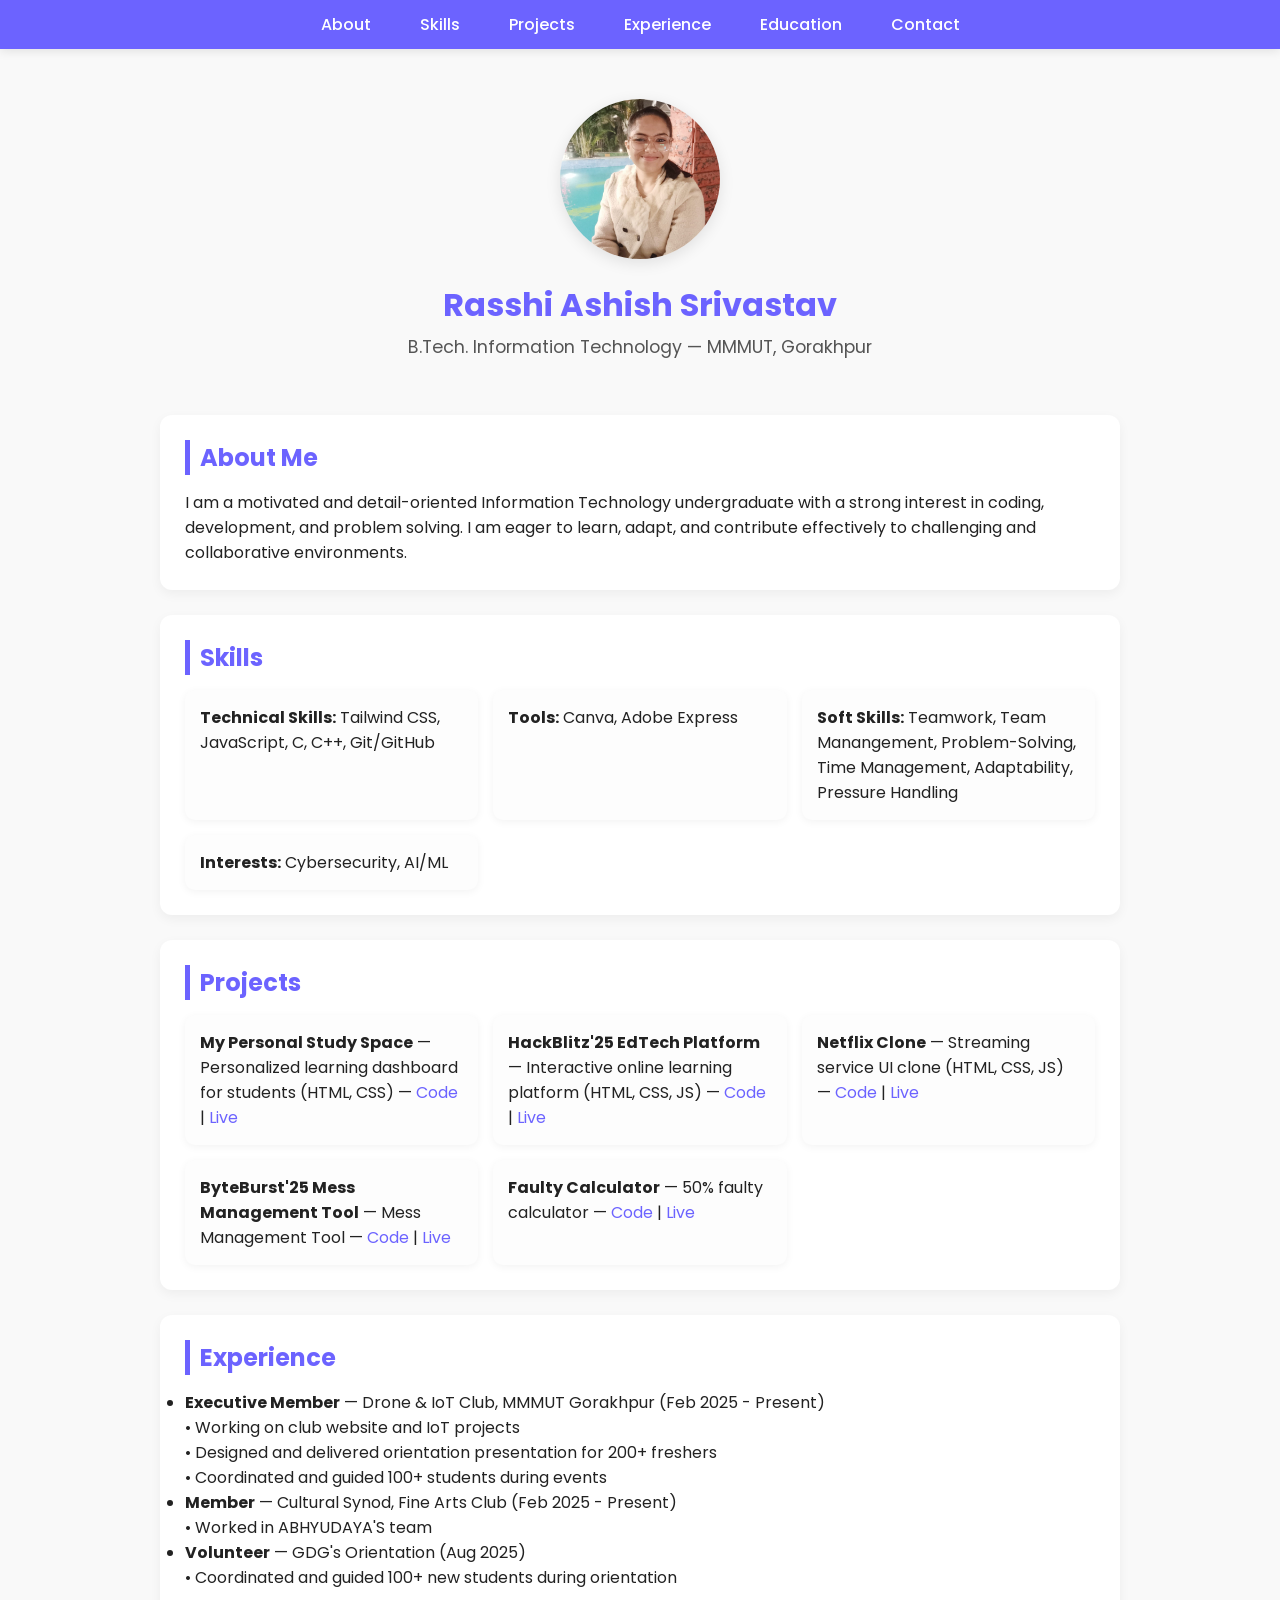
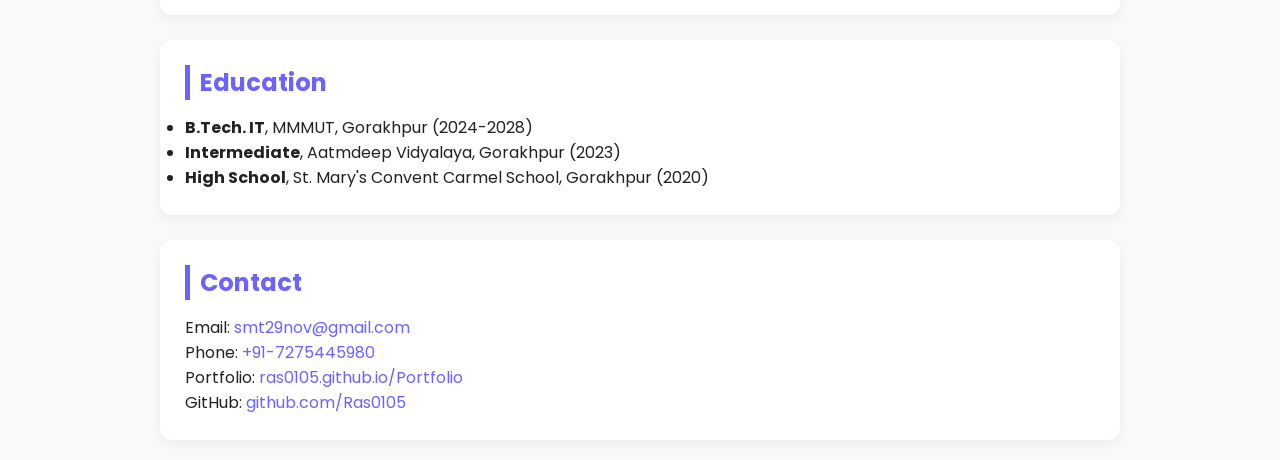
==== portf.html @ fa0e5575 "Add files via upload" ====
<!doctype html>
<html lang="en">
<head>
  <meta charset="utf-8" />
  <meta name="viewport" content="width=device-width, initial-scale=1" />
  <title>Rasshi Ashish Srivastav — Portfolio</title>
  <link href="https://fonts.googleapis.com/css2?family=Poppins:wght@300;400;600;700&display=swap" rel="stylesheet">
  <link rel="stylesheet" href="portf.css">
</head>
<body>
  <nav>
    <ul>
      <li><a href="#about">About</a></li>
      <li><a href="#skills">Skills</a></li>
      <li><a href="#projects">Projects</a></li>
      <li><a href="#experience">Experience</a></li>
      <li><a href="#education">Education</a></li>
      <li><a href="#contact">Contact</a></li>
    </ul>
  </nav>

  <div class="container">
    <header>
      <img src="rasshi2.jpg" alt="Rasshi Ashish Srivastav">
      <h1>Rasshi Ashish Srivastav</h1>
      <p class="subtitle">B.Tech. Information Technology — MMMUT, Gorakhpur</p>
    </header>

    <section id="about">
      <h2>About Me</h2>
      <p>I am a motivated and detail-oriented Information Technology undergraduate with a strong interest in coding, development, and problem solving. I am eager to learn, adapt, and contribute effectively to challenging and collaborative environments.</p>
    </section>

    <section id="skills">
      <h2>Skills</h2>
      <div class="card-grid">
        <div class="card"><strong>Technical Skills:</strong> Tailwind CSS, JavaScript, C, C++, Git/GitHub</div>
        <div class="card"><strong>Tools:</strong> Canva, Adobe Express</div>
        <div class="card"><strong>Soft Skills:</strong> Teamwork, Team Manangement, Problem-Solving, Time Management, Adaptability, Pressure Handling</div>
        <div class="card"><strong>Interests:</strong> Cybersecurity, AI/ML</div>
      </div>
    </section>

    <section id="projects">
      <h2>Projects</h2>
      <div class="card-grid">
        <div class="card"><strong>My Personal Study Space</strong> — Personalized learning dashboard for students (HTML, CSS) — <a href="https://github.com/Ras0105/project" target="_blank">Code</a> | <a href="https://ras0105.github.io/project/project.html" target="_blank">Live</a></div>
        <div class="card"><strong>HackBlitz'25 EdTech Platform</strong> — Interactive online learning platform (HTML, CSS, JS) — <a href="https://github.com/Ras0105/hackblitz" target="_blank">Code</a> | <a href="https://ras0105.github.io/hackblitz/home.html" target="_blank">Live</a></div>
        <div class="card"><strong>Netflix Clone</strong> — Streaming service UI clone (HTML, CSS, JS) — <a href="https://github.com/Ras0105/Netflix-Clone" target="_blank">Code</a> | <a href="https://ras0105.github.io/Netflix-Clone/netflix.html" target="_blank">Live</a></div>
        <div class="card"><strong>ByteBurst'25 Mess Management Tool</strong> — Mess Management Tool — <a href="https://github.com/Ras0105/ByteBurst-25" target="_blank">Code</a> | <a href="https://ras0105.github.io/ByteBurst-25/mess.html" target="_blank">Live</a></div>
        <div class="card"><strong>Faulty Calculator</strong> — 50% faulty calculator — <a href="https://github.com/Ras0105/FaultyCal" target="_blank">Code</a> | <a href="https://ras0105.github.io/FaultyCal/FaultyCal.html" target="_blank">Live</a></div>
      </div>
    </section>

    <section id="experience">
      <h2>Experience</h2>
      <ul>
        <li><strong>Executive Member</strong> — Drone & IoT Club, MMMUT Gorakhpur (Feb 2025 - Present)<br>
        • Working on club website and IoT projects<br>
        • Designed and delivered orientation presentation for 200+ freshers<br>
        • Coordinated and guided 100+ students during events</li>
        <li><strong>Member</strong> — Cultural Synod, Fine Arts Club (Feb 2025 - Present)<br>
        • Worked in ABHYUDAYA'S team</li>
        <li><strong>Volunteer</strong> — GDG's Orientation (Aug 2025)<br>
        • Coordinated and guided 100+ new students during orientation</li>
      </ul>
    </section>

    <section id="education">
      <h2>Education</h2>
      <ul>
        <li><strong>B.Tech. IT</strong>, MMMUT, Gorakhpur (2024-2028)</li>
        <li><strong>Intermediate</strong>, Aatmdeep Vidyalaya, Gorakhpur (2023)</li>
        <li><strong>High School</strong>, St. Mary's Convent Carmel School, Gorakhpur (2020)</li>
      </ul>
    </section>

    <section id="contact">
      <h2>Contact</h2>
      <p>Email: <a href="mailto:smt29nov@gmail.com">smt29nov@gmail.com</a></p>
      <p>Phone: <a href="tel:+917275445980">+91-7275445980</a></p>
      <p>Portfolio: <a href="https://ras0105.github.io/Portfolio/portf.html" target="_blank">ras0105.github.io/Portfolio</a></p>
      <p>GitHub: <a href="https://github.com/Ras0105" target="_blank">github.com/Ras0105</a></p>
    </section>
  </div>
<script>
  
  const sections = document.querySelectorAll('section');//select all the sections, nodelist/array elements ki tarah list deta hais ections ki

  function revealOnScroll() {
    const trigger = window.innerHeight * 0.85;//85% of vh deta hai
//when a section’s top crosses above this line, it will be revealed.
    sections.forEach(section => {//sections ke andar ke saare elements ko visit karta hai
      if (section.getBoundingClientRect().top < trigger) {
        section.classList.add('visible');
      }
      //section.getBoundingClientRect().top is the Distance from the top of the viewport to the top of the section.
      //If this value is less than the trigger line, it means the section has moved far enough into view to be revealed.
    });
  }

  /*top se 85% of vh ek line hai, agar use cross karega to visible hoga,
  i.e. agar section ke top ki height top se 85% wali height se choti hai tab
  that means usne cross kar liya hai to use iss condition ko check karke visible bana denge*/

  window.addEventListener('scroll', revealOnScroll);
  revealOnScroll(); // run once on load
</script>

</body>
</html>

<!--getBoundingClientRect() JavaScript ka built-in DOM method hai jo tumhe kisi element ka size aur uski position deta hai viewport ke respect me.-->
---- portf.css ----
/* General Styles */
    * { margin: 0; padding: 0; box-sizing: border-box; }
    body {
      font-family: 'Poppins', sans-serif;
      background: #f9f9f9;
      color: #222;
      scroll-behavior: smooth;
    }

    /* Navbar */
    nav {
      background: #6C63FF;
      padding: 12px 0;
      position: sticky;
      top: 0;
      z-index: 1000;
      box-shadow: 0 2px 10px rgba(0,0,0,0.1);
    }
    nav ul {
      list-style: none;
      display: flex;
      justify-content: center;
      gap: 25px;
    }
    nav a {
      color: white;
      text-decoration: none;
      font-weight: 500;
      padding: 6px 12px;
      border-radius: 6px;
      transition: background 0.3s ease;
    }
    nav a:hover {
      background: rgba(255,255,255,0.2);
    }

    /* Container */
    .container {
      max-width: 1000px;
      margin: auto;
      padding: 20px;
    }

    /* Header */
    header {
      text-align: center;
      padding: 30px 0;
    }
    header img {
      width: 160px;
      height: 160px;
      border-radius: 50%;
      object-fit: cover;
      box-shadow: 0 4px 15px rgba(0,0,0,0.1);
    }
    h1 {
      margin: 15px 0 5px;
      color: #6C63FF;
      font-size: 2rem;
    }
    p.subtitle {
      color: #555;
      font-size: 1.1rem;
    }

    /* Section */
    section {
      background: #fff;
      margin-top: 25px;
      padding: 25px;
      border-radius: 12px;
      box-shadow: 0 4px 12px rgba(0,0,0,0.05);
      opacity: 0;
      transform: translateY(20px);
      transition: opacity 0.6s ease, transform 0.6s ease;
    }
    section.visible {
      opacity: 1;
      transform: translateY(0);
    }
    h2 {
      color: #6C63FF;
      margin-bottom: 15px;
      border-left: 5px solid #6C63FF;
      padding-left: 10px;
    }

    /* Skills & Projects Cards */
    .card-grid {
      display: grid;
      grid-template-columns: repeat(auto-fit, minmax(240px, 1fr));
      gap: 15px;
    }
    .card {
      background: #fdfdfd;
      padding: 15px;
      border-radius: 10px;
      box-shadow: 0 2px 8px rgba(0,0,0,0.05);
      transition: transform 0.3s ease;
    }
    .card:hover {
      transform: translateY(-5px);
    }

    /* Links */
    a {
      color: #6C63FF;
      text-decoration: none;
    }
    a:hover {
      text-decoration: underline;
    }
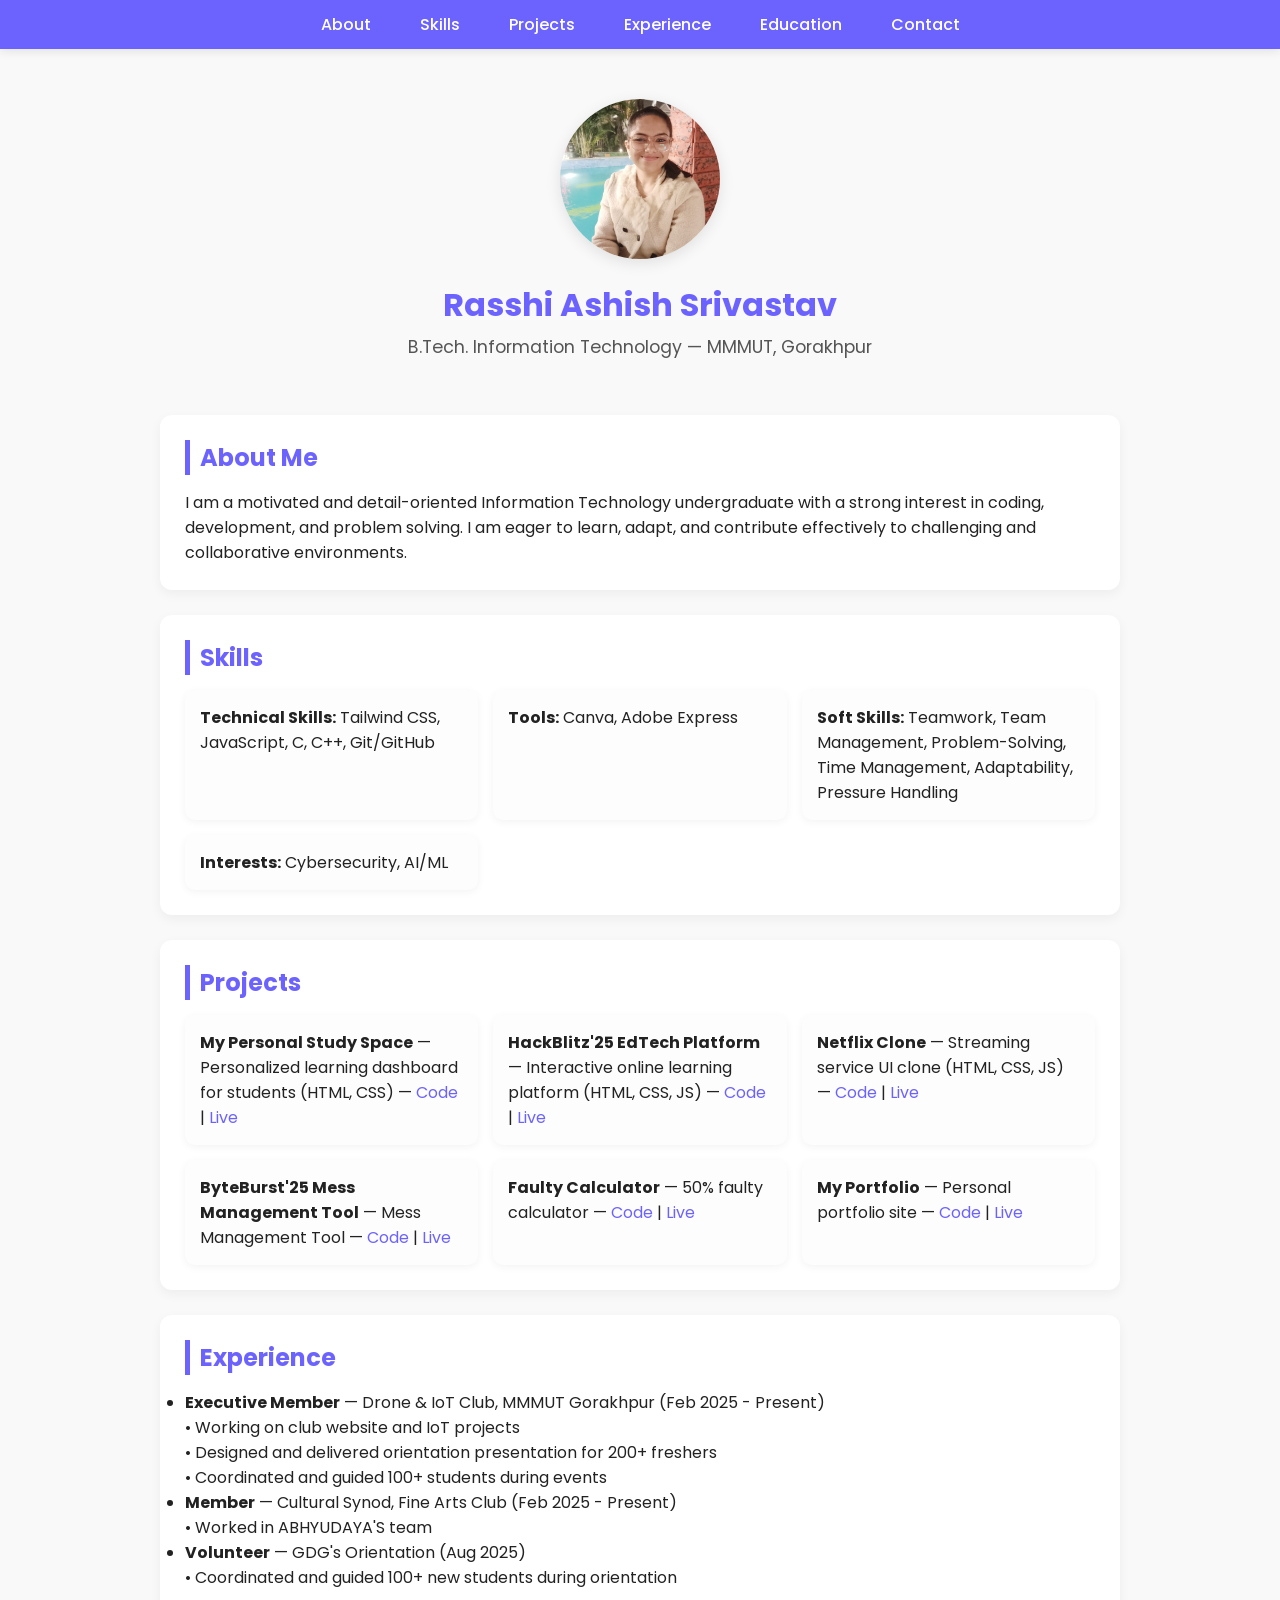
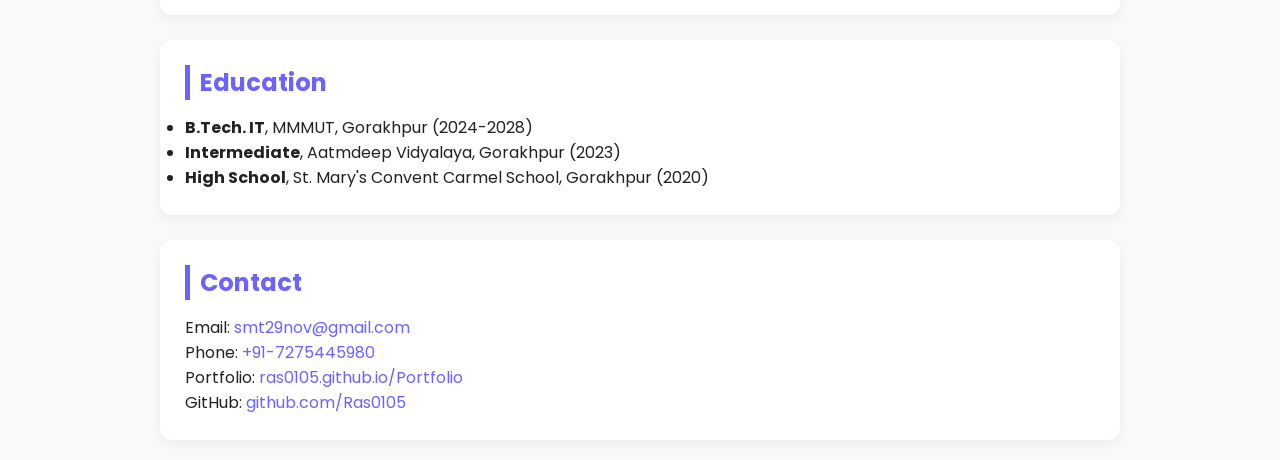
==== commit ead3df91: "final commit finalllyy" ====
--- a/portf.html
+++ b/portf.html
@@ -36,7 +36,7 @@
       <div class="card-grid">
         <div class="card"><strong>Technical Skills:</strong> Tailwind CSS, JavaScript, C, C++, Git/GitHub</div>
         <div class="card"><strong>Tools:</strong> Canva, Adobe Express</div>
-        <div class="card"><strong>Soft Skills:</strong> Teamwork, Team Manangement, Problem-Solving, Time Management, Adaptability, Pressure Handling</div>
+        <div class="card"><strong>Soft Skills:</strong> Teamwork, Team Management, Problem-Solving, Time Management, Adaptability, Pressure Handling</div>
         <div class="card"><strong>Interests:</strong> Cybersecurity, AI/ML</div>
       </div>
     </section>
@@ -49,6 +49,7 @@
         <div class="card"><strong>Netflix Clone</strong> — Streaming service UI clone (HTML, CSS, JS) — <a href="https://github.com/Ras0105/Netflix-Clone" target="_blank">Code</a> | <a href="https://ras0105.github.io/Netflix-Clone/netflix.html" target="_blank">Live</a></div>
         <div class="card"><strong>ByteBurst'25 Mess Management Tool</strong> — Mess Management Tool — <a href="https://github.com/Ras0105/ByteBurst-25" target="_blank">Code</a> | <a href="https://ras0105.github.io/ByteBurst-25/mess.html" target="_blank">Live</a></div>
         <div class="card"><strong>Faulty Calculator</strong> — 50% faulty calculator — <a href="https://github.com/Ras0105/FaultyCal" target="_blank">Code</a> | <a href="https://ras0105.github.io/FaultyCal/FaultyCal.html" target="_blank">Live</a></div>
+        <div class="card"><strong>My Portfolio</strong> — Personal portfolio site — <a href="https://github.com/Ras0105/Portfolio" target="_blank">Code</a> | <a href="https://ras0105.github.io/Portfolio/port.html" target="_blank">Live</a></div>
       </div>
     </section>
 
@@ -79,35 +80,23 @@
       <h2>Contact</h2>
       <p>Email: <a href="mailto:smt29nov@gmail.com">smt29nov@gmail.com</a></p>
       <p>Phone: <a href="tel:+917275445980">+91-7275445980</a></p>
-      <p>Portfolio: <a href="https://ras0105.github.io/Portfolio/portf.html" target="_blank">ras0105.github.io/Portfolio</a></p>
+      <p>Portfolio: <a href="https://ras0105.github.io/Portfolio/port.html" target="_blank">ras0105.github.io/Portfolio</a></p>
       <p>GitHub: <a href="https://github.com/Ras0105" target="_blank">github.com/Ras0105</a></p>
     </section>
   </div>
-<script>
-  
-  const sections = document.querySelectorAll('section');//select all the sections, nodelist/array elements ki tarah list deta hais ections ki
 
-  function revealOnScroll() {
-    const trigger = window.innerHeight * 0.85;//85% of vh deta hai
-//when a section’s top crosses above this line, it will be revealed.
-    sections.forEach(section => {//sections ke andar ke saare elements ko visit karta hai
-      if (section.getBoundingClientRect().top < trigger) {
-        section.classList.add('visible');
-      }
-      //section.getBoundingClientRect().top is the Distance from the top of the viewport to the top of the section.
-      //If this value is less than the trigger line, it means the section has moved far enough into view to be revealed.
-    });
-  }
-
-  /*top se 85% of vh ek line hai, agar use cross karega to visible hoga,
-  i.e. agar section ke top ki height top se 85% wali height se choti hai tab
-  that means usne cross kar liya hai to use iss condition ko check karke visible bana denge*/
-
-  window.addEventListener('scroll', revealOnScroll);
-  revealOnScroll(); // run once on load
-</script>
-
+  <script>
+    const sections = document.querySelectorAll('section');
+    function revealOnScroll() {
+      const trigger = window.innerHeight * 0.85;
+      sections.forEach(section => {
+        if (section.getBoundingClientRect().top < trigger) {
+          section.classList.add('visible');
+        }
+      });
+    }
+    window.addEventListener('scroll', revealOnScroll);
+    revealOnScroll();
+  </script>
 </body>
 </html>
-
-<!--getBoundingClientRect() JavaScript ka built-in DOM method hai jo tumhe kisi element ka size aur uski position deta hai viewport ke respect me.-->
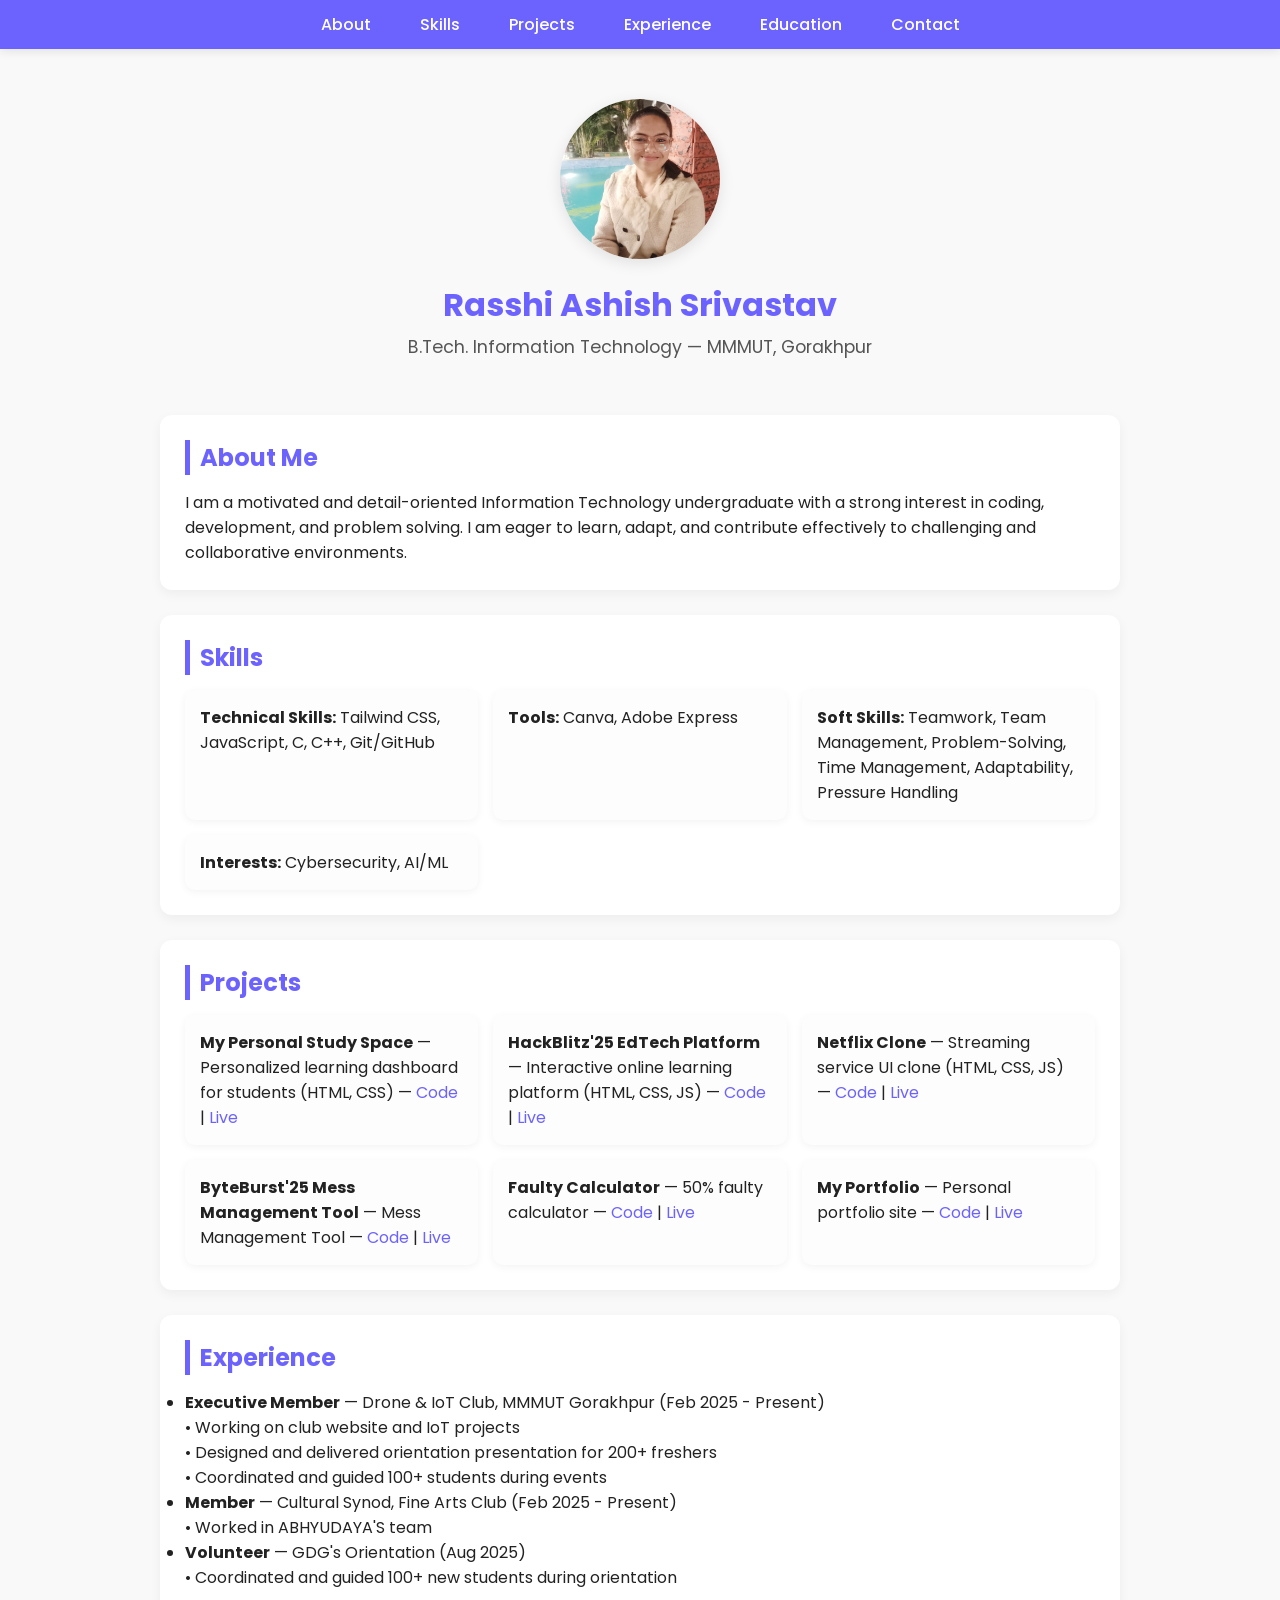
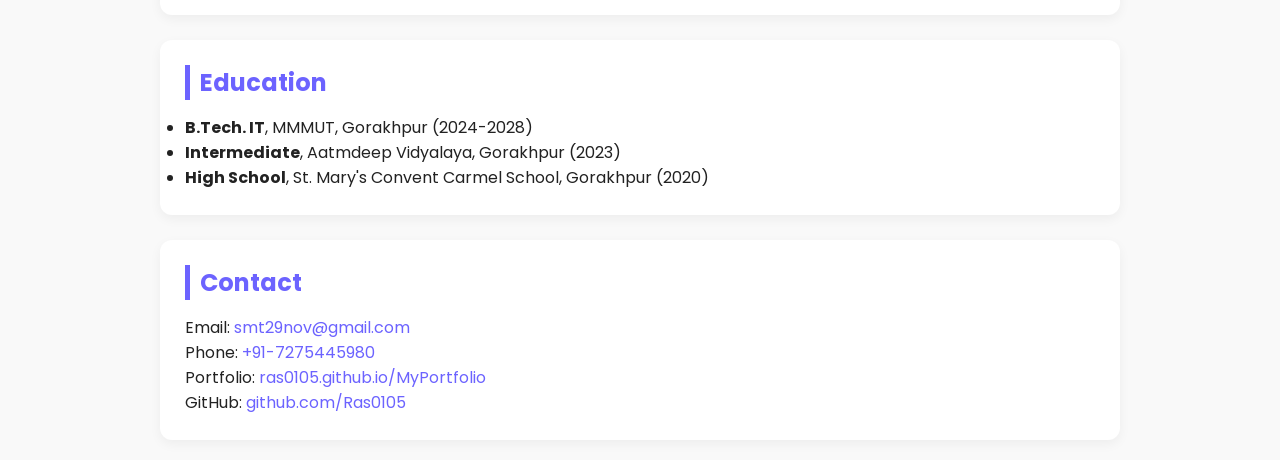
==== commit 349c07ee: "Update portf.html" ====
--- a/portf.html
+++ b/portf.html
@@ -49,7 +49,7 @@
         <div class="card"><strong>Netflix Clone</strong> — Streaming service UI clone (HTML, CSS, JS) — <a href="https://github.com/Ras0105/Netflix-Clone" target="_blank">Code</a> | <a href="https://ras0105.github.io/Netflix-Clone/netflix.html" target="_blank">Live</a></div>
         <div class="card"><strong>ByteBurst'25 Mess Management Tool</strong> — Mess Management Tool — <a href="https://github.com/Ras0105/ByteBurst-25" target="_blank">Code</a> | <a href="https://ras0105.github.io/ByteBurst-25/mess.html" target="_blank">Live</a></div>
         <div class="card"><strong>Faulty Calculator</strong> — 50% faulty calculator — <a href="https://github.com/Ras0105/FaultyCal" target="_blank">Code</a> | <a href="https://ras0105.github.io/FaultyCal/FaultyCal.html" target="_blank">Live</a></div>
-        <div class="card"><strong>My Portfolio</strong> — Personal portfolio site — <a href="https://github.com/Ras0105/Portfolio" target="_blank">Code</a> | <a href="https://ras0105.github.io/Portfolio/port.html" target="_blank">Live</a></div>
+        <div class="card"><strong>My Portfolio</strong> — Personal portfolio site — <a href="https://github.com/Ras0105/MyPortfolio" target="_blank">Code</a> | <a href="https://ras0105.github.io/MyPortfolio/portf.html" target="_blank">Live</a></div>
       </div>
     </section>
 
@@ -80,7 +80,7 @@
       <h2>Contact</h2>
       <p>Email: <a href="mailto:smt29nov@gmail.com">smt29nov@gmail.com</a></p>
       <p>Phone: <a href="tel:+917275445980">+91-7275445980</a></p>
-      <p>Portfolio: <a href="https://ras0105.github.io/Portfolio/port.html" target="_blank">ras0105.github.io/Portfolio</a></p>
+      <p>Portfolio: <a href="https://ras0105.github.io/MyPortfolio/portf.html" target="_blank">ras0105.github.io/MyPortfolio</a></p>
       <p>GitHub: <a href="https://github.com/Ras0105" target="_blank">github.com/Ras0105</a></p>
     </section>
   </div>
@@ -100,3 +100,4 @@
   </script>
 </body>
 </html>
+
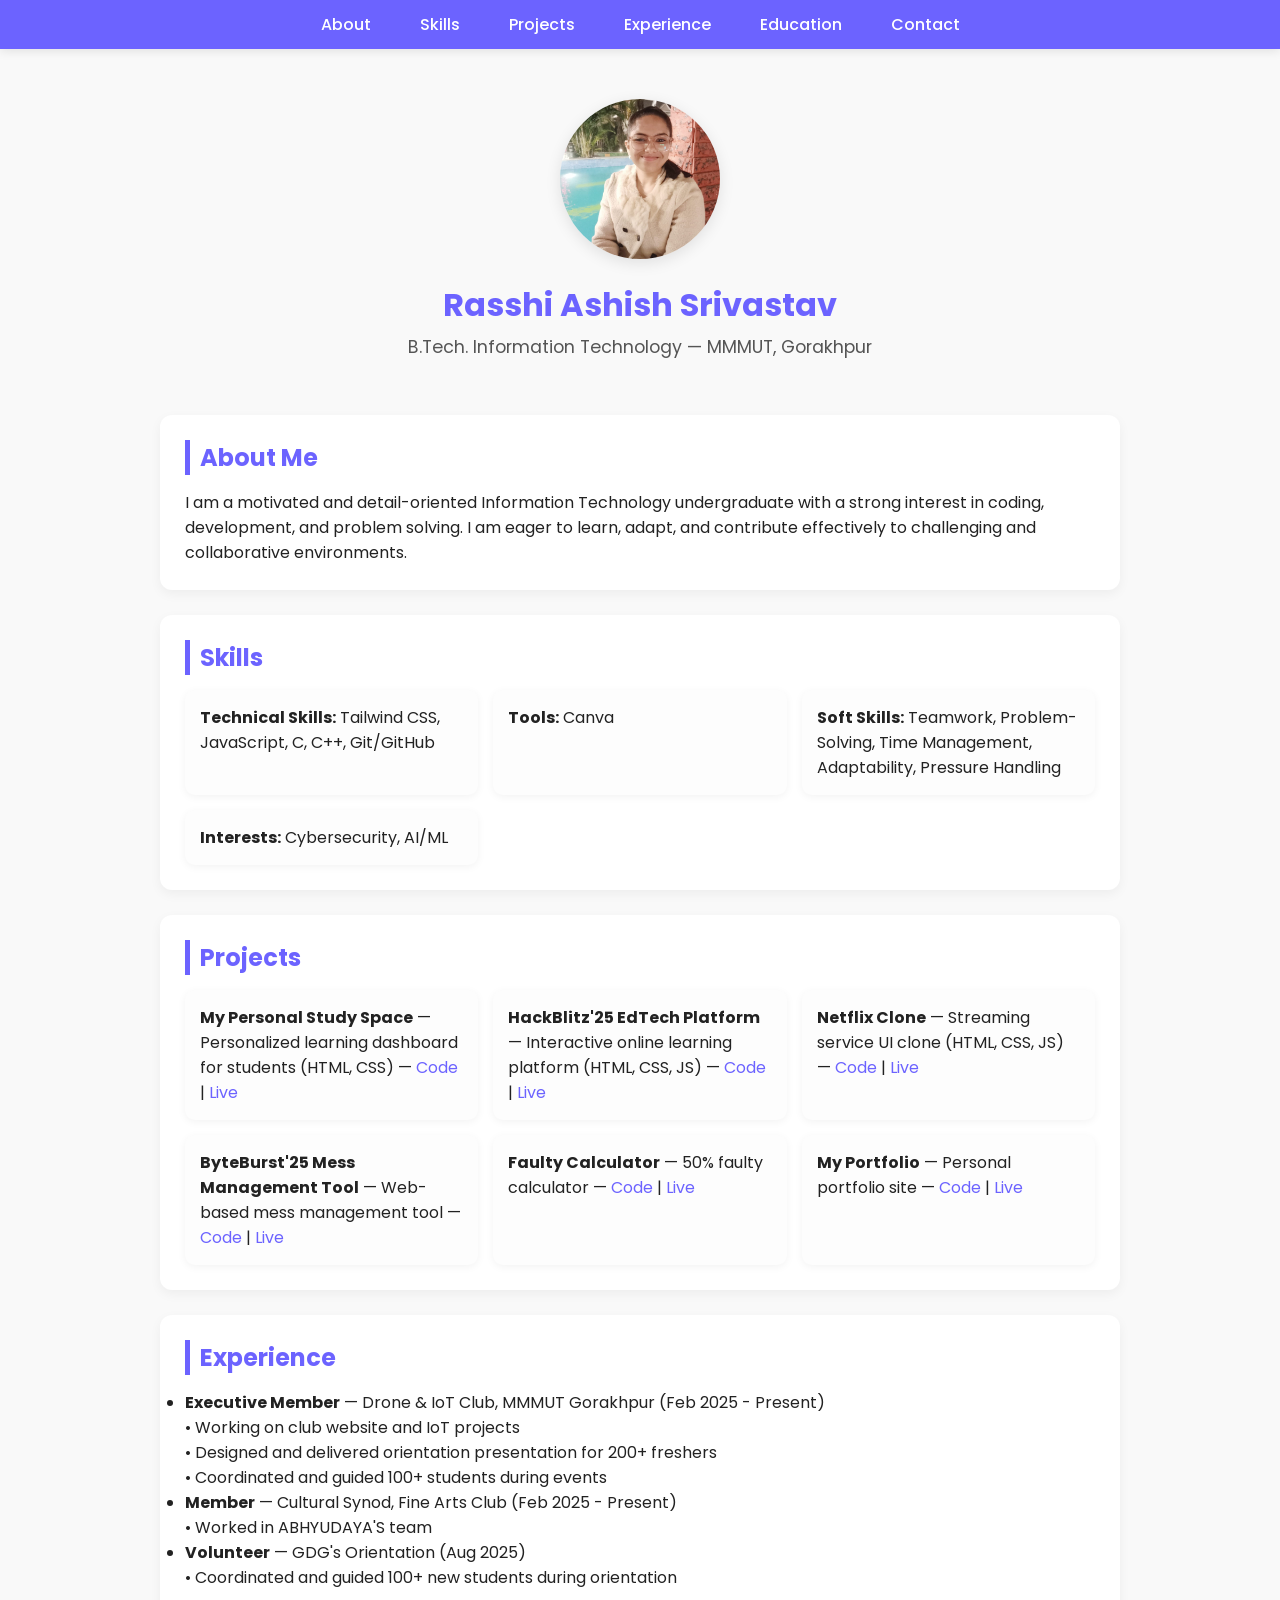
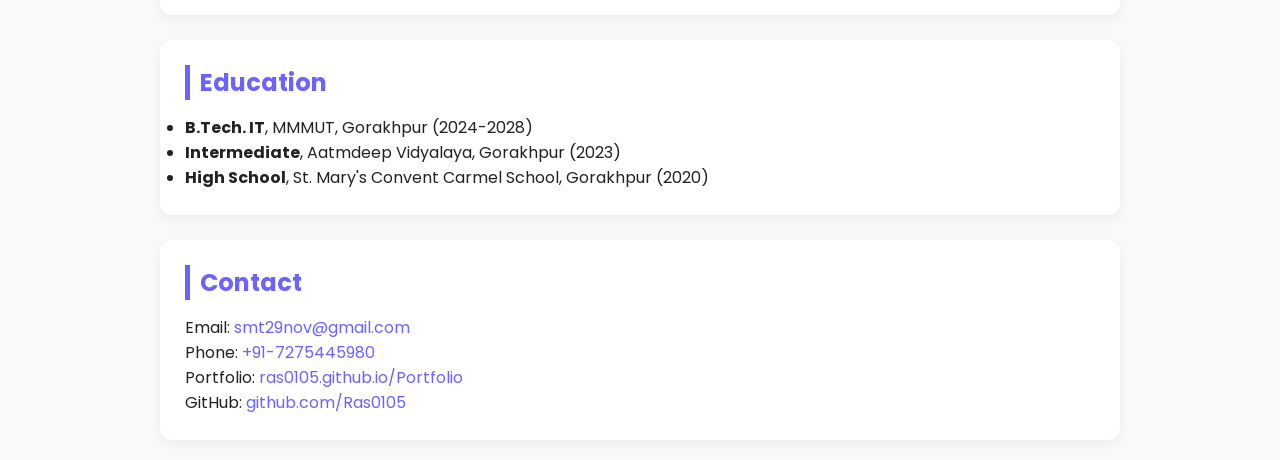
==== commit e42214fd: "js changes" ====
--- a/portf.html
+++ b/portf.html
@@ -5,7 +5,120 @@
   <meta name="viewport" content="width=device-width, initial-scale=1" />
   <title>Rasshi Ashish Srivastav — Portfolio</title>
   <link href="https://fonts.googleapis.com/css2?family=Poppins:wght@300;400;600;700&display=swap" rel="stylesheet">
-  <link rel="stylesheet" href="portf.css">
+  <style>
+    /* General Styles */
+    * { margin: 0; padding: 0; box-sizing: border-box; }
+    body {
+      font-family: 'Poppins', sans-serif;
+      background: #f9f9f9;
+      color: #222;
+      scroll-behavior: smooth;
+    }
+
+    /* Navbar */
+    nav {
+      background: #6C63FF;
+      padding: 12px 0;
+      position: sticky;
+      top: 0;
+      z-index: 1000;
+      box-shadow: 0 2px 10px rgba(0,0,0,0.1);
+    }
+    nav ul {
+      list-style: none;
+      display: flex;
+      justify-content: center;
+      gap: 25px;
+    }
+    nav a {
+      color: white;
+      text-decoration: none;
+      font-weight: 500;
+      padding: 6px 12px;
+      border-radius: 6px;
+      transition: background 0.3s ease;
+    }
+    nav a:hover {
+      background: rgba(255,255,255,0.2);
+    }
+
+    /* Container */
+    .container {
+      max-width: 1000px;
+      margin: auto;
+      padding: 20px;
+    }
+
+    /* Header */
+    header {
+      text-align: center;
+      padding: 30px 0;
+    }
+    header img {
+      width: 160px;
+      height: 160px;
+      border-radius: 50%;
+      object-fit: cover;
+      box-shadow: 0 4px 15px rgba(0,0,0,0.1);
+    }
+    h1 {
+      margin: 15px 0 5px;
+      color: #6C63FF;
+      font-size: 2rem;
+    }
+    p.subtitle {
+      color: #555;
+      font-size: 1.1rem;
+    }
+
+    /* Section */
+    section {
+      background: #fff;
+      margin-top: 25px;
+      padding: 25px;
+      border-radius: 12px;
+      box-shadow: 0 4px 12px rgba(0,0,0,0.05);
+      opacity: 0;
+      transform: translateY(20px);
+      transition: opacity 0.6s ease, transform 0.6s ease;
+    }
+    section.visible {
+      opacity: 1;
+      transform: translateY(0);
+    }
+    h2 {
+      color: #6C63FF;
+      margin-bottom: 15px;
+      border-left: 5px solid #6C63FF;
+      padding-left: 10px;
+    }
+
+    /* Skills & Projects Cards */
+    .card-grid {
+      display: grid;
+      grid-template-columns: repeat(auto-fit, minmax(240px, 1fr));
+      gap: 15px;
+    }
+    .card {
+      background: #fdfdfd;
+      padding: 15px;
+      border-radius: 10px;
+      box-shadow: 0 2px 8px rgba(0,0,0,0.05);
+      transition: transform 0.3s ease;
+    }
+    .card:hover {
+      transform: translateY(-5px);
+    }
+
+    /* Links */
+    a {
+      color: #6C63FF;
+      text-decoration: none;
+    }
+    a:hover {
+      text-decoration: underline;
+    }
+  </style>
 </head>
 <body>
   <nav>
@@ -35,8 +148,8 @@
       <h2>Skills</h2>
       <div class="card-grid">
         <div class="card"><strong>Technical Skills:</strong> Tailwind CSS, JavaScript, C, C++, Git/GitHub</div>
-        <div class="card"><strong>Tools:</strong> Canva, Adobe Express</div>
-        <div class="card"><strong>Soft Skills:</strong> Teamwork, Team Management, Problem-Solving, Time Management, Adaptability, Pressure Handling</div>
+        <div class="card"><strong>Tools:</strong> Canva</div>
+        <div class="card"><strong>Soft Skills:</strong> Teamwork, Problem-Solving, Time Management, Adaptability, Pressure Handling</div>
         <div class="card"><strong>Interests:</strong> Cybersecurity, AI/ML</div>
       </div>
     </section>
@@ -47,9 +160,9 @@
         <div class="card"><strong>My Personal Study Space</strong> — Personalized learning dashboard for students (HTML, CSS) — <a href="https://github.com/Ras0105/project" target="_blank">Code</a> | <a href="https://ras0105.github.io/project/project.html" target="_blank">Live</a></div>
         <div class="card"><strong>HackBlitz'25 EdTech Platform</strong> — Interactive online learning platform (HTML, CSS, JS) — <a href="https://github.com/Ras0105/hackblitz" target="_blank">Code</a> | <a href="https://ras0105.github.io/hackblitz/home.html" target="_blank">Live</a></div>
         <div class="card"><strong>Netflix Clone</strong> — Streaming service UI clone (HTML, CSS, JS) — <a href="https://github.com/Ras0105/Netflix-Clone" target="_blank">Code</a> | <a href="https://ras0105.github.io/Netflix-Clone/netflix.html" target="_blank">Live</a></div>
-        <div class="card"><strong>ByteBurst'25 Mess Management Tool</strong> — Mess Management Tool — <a href="https://github.com/Ras0105/ByteBurst-25" target="_blank">Code</a> | <a href="https://ras0105.github.io/ByteBurst-25/mess.html" target="_blank">Live</a></div>
+        <div class="card"><strong>ByteBurst'25 Mess Management Tool</strong> — Web-based mess management tool — <a href="https://github.com/Ras0105/ByteBurst-25" target="_blank">Code</a> | <a href="https://ras0105.github.io/ByteBurst-25/mess.html" target="_blank">Live</a></div>
         <div class="card"><strong>Faulty Calculator</strong> — 50% faulty calculator — <a href="https://github.com/Ras0105/FaultyCal" target="_blank">Code</a> | <a href="https://ras0105.github.io/FaultyCal/FaultyCal.html" target="_blank">Live</a></div>
-        <div class="card"><strong>My Portfolio</strong> — Personal portfolio site — <a href="https://github.com/Ras0105/MyPortfolio" target="_blank">Code</a> | <a href="https://ras0105.github.io/MyPortfolio/portf.html" target="_blank">Live</a></div>
+        <div class="card"><strong>My Portfolio</strong> — Personal portfolio site — <a href="https://github.com/Ras0105/Portfolio" target="_blank">Code</a> | <a href="https://ras0105.github.io/Portfolio/port.html" target="_blank">Live</a></div>
       </div>
     </section>
 
@@ -80,24 +193,23 @@
       <h2>Contact</h2>
       <p>Email: <a href="mailto:smt29nov@gmail.com">smt29nov@gmail.com</a></p>
       <p>Phone: <a href="tel:+917275445980">+91-7275445980</a></p>
-      <p>Portfolio: <a href="https://ras0105.github.io/MyPortfolio/portf.html" target="_blank">ras0105.github.io/MyPortfolio</a></p>
+      <p>Portfolio: <a href="https://ras0105.github.io/Portfolio/port.html" target="_blank">ras0105.github.io/Portfolio</a></p>
       <p>GitHub: <a href="https://github.com/Ras0105" target="_blank">github.com/Ras0105</a></p>
     </section>
   </div>
 
   <script>
+    // Reveal on scroll effect
     const sections = document.querySelectorAll('section');
-    function revealOnScroll() {
-      const trigger = window.innerHeight * 0.85;
-      sections.forEach(section => {
-        if (section.getBoundingClientRect().top < trigger) {
-          section.classList.add('visible');
-        }
+    const revealOnScroll = () => {
+      const triggerBottom = window.innerHeight * 0.85;
+      sections.forEach(sec => {
+        const secTop = sec.getBoundingClientRect().top;
+        if (secTop < triggerBottom) sec.classList.add('visible');
       });
-    }
+    };
     window.addEventListener('scroll', revealOnScroll);
     revealOnScroll();
   </script>
 </body>
 </html>
-
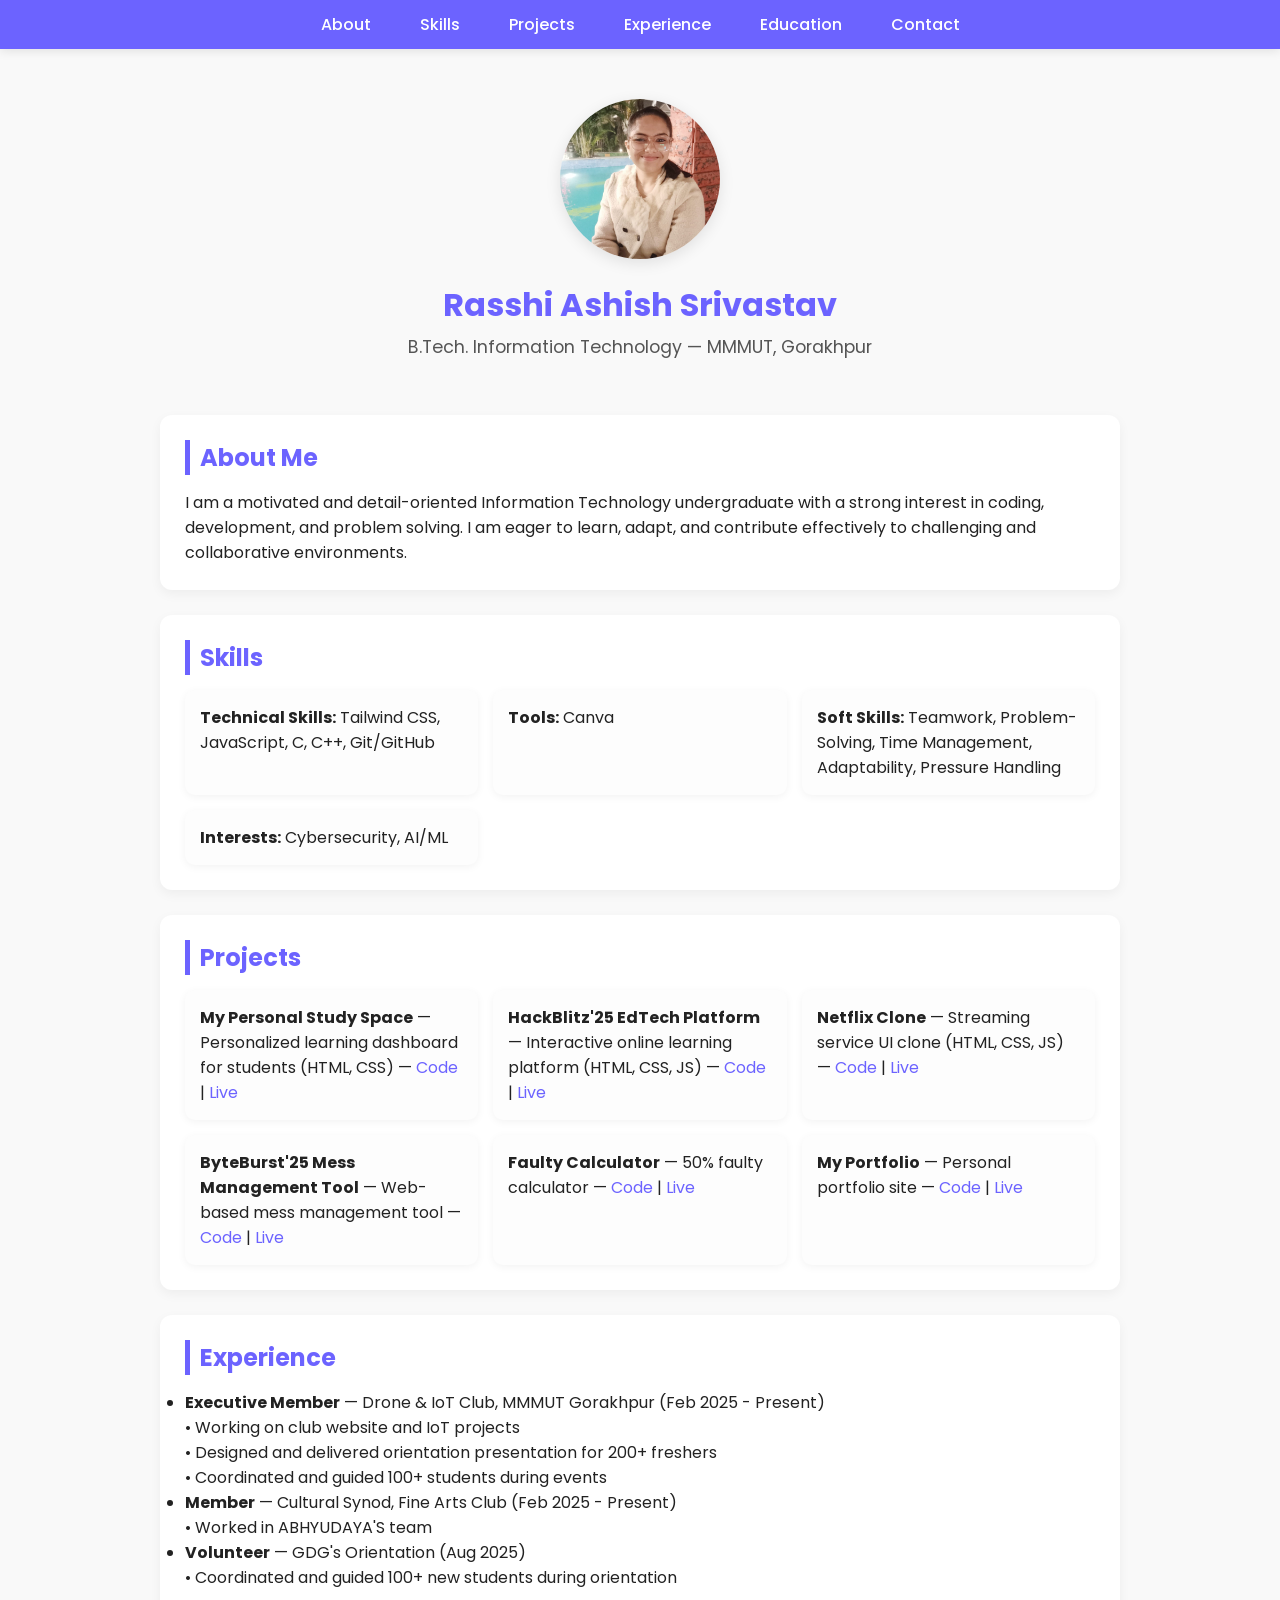
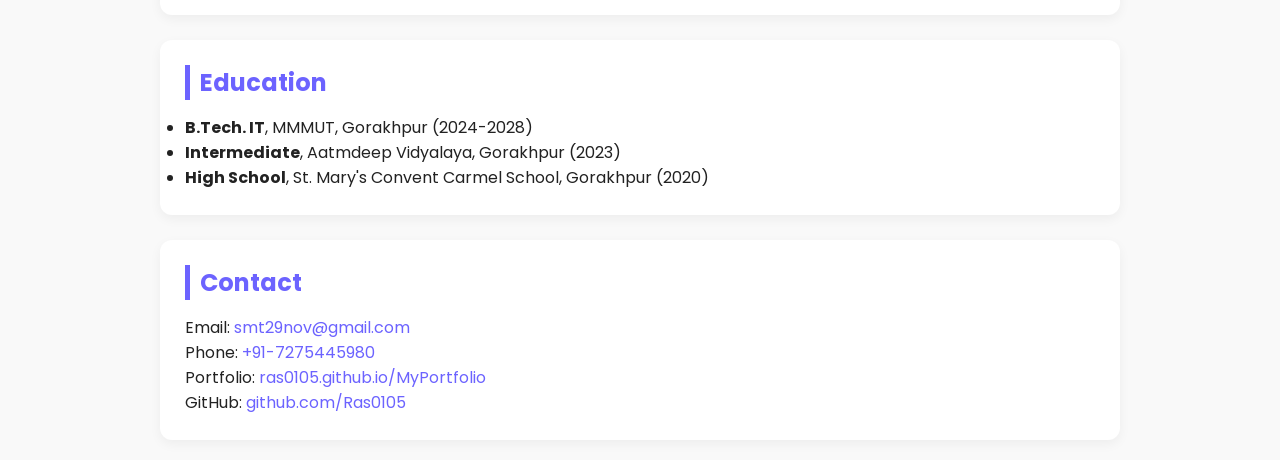
==== commit 291e333a: "Merge branch 'main' of https://github.com/Ras0105/MyPortfolio" ====
--- a/portf.html
+++ b/portf.html
@@ -162,7 +162,7 @@
         <div class="card"><strong>Netflix Clone</strong> — Streaming service UI clone (HTML, CSS, JS) — <a href="https://github.com/Ras0105/Netflix-Clone" target="_blank">Code</a> | <a href="https://ras0105.github.io/Netflix-Clone/netflix.html" target="_blank">Live</a></div>
         <div class="card"><strong>ByteBurst'25 Mess Management Tool</strong> — Web-based mess management tool — <a href="https://github.com/Ras0105/ByteBurst-25" target="_blank">Code</a> | <a href="https://ras0105.github.io/ByteBurst-25/mess.html" target="_blank">Live</a></div>
         <div class="card"><strong>Faulty Calculator</strong> — 50% faulty calculator — <a href="https://github.com/Ras0105/FaultyCal" target="_blank">Code</a> | <a href="https://ras0105.github.io/FaultyCal/FaultyCal.html" target="_blank">Live</a></div>
-        <div class="card"><strong>My Portfolio</strong> — Personal portfolio site — <a href="https://github.com/Ras0105/Portfolio" target="_blank">Code</a> | <a href="https://ras0105.github.io/Portfolio/port.html" target="_blank">Live</a></div>
+        <div class="card"><strong>My Portfolio</strong> — Personal portfolio site — <a href="https://github.com/Ras0105/MyPortfolio" target="_blank">Code</a> | <a href="https://ras0105.github.io/MyPortfolio/portf.html" target="_blank">Live</a></div>
       </div>
     </section>
 
@@ -193,7 +193,7 @@
       <h2>Contact</h2>
       <p>Email: <a href="mailto:smt29nov@gmail.com">smt29nov@gmail.com</a></p>
       <p>Phone: <a href="tel:+917275445980">+91-7275445980</a></p>
-      <p>Portfolio: <a href="https://ras0105.github.io/Portfolio/port.html" target="_blank">ras0105.github.io/Portfolio</a></p>
+      <p>Portfolio: <a href="https://ras0105.github.io/MyPortfolio/portf.html" target="_blank">ras0105.github.io/MyPortfolio</a></p>
       <p>GitHub: <a href="https://github.com/Ras0105" target="_blank">github.com/Ras0105</a></p>
     </section>
   </div>
@@ -213,3 +213,4 @@
   </script>
 </body>
 </html>
+
